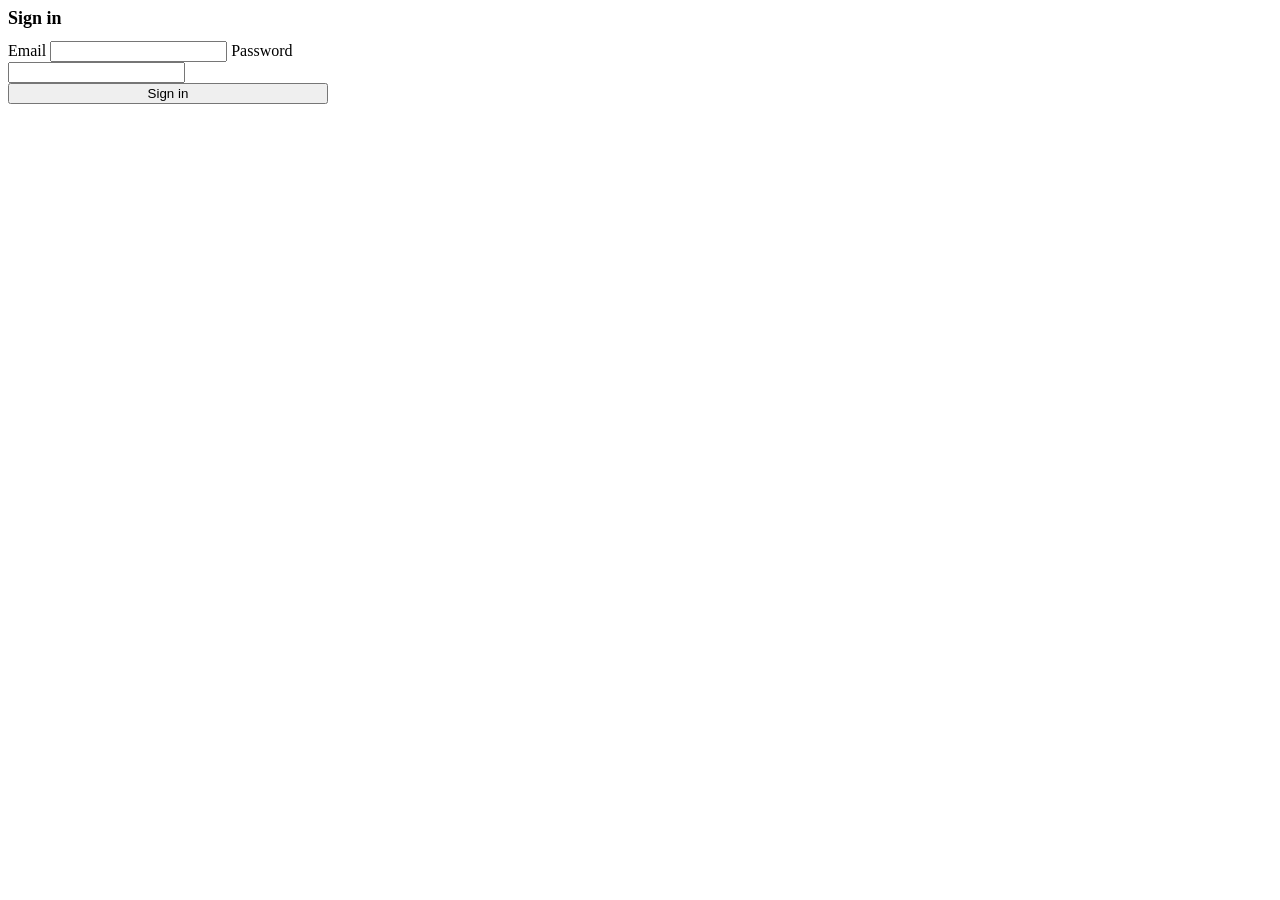
==== index.html @ 4cae1169 "Rename cms-admin/index.html to index.html" ====
<!DOCTYPE html>
<html lang="en">
<head>
<meta charset="UTF-8">
<meta name="viewport" content="width=device-width, initial-scale=1.0">
<title>Login — SRCS CMS</title>
<link rel="stylesheet" href="/assets/css/admin.css">
</head>
<body>
  <div class="center-screen">
    <form class="card" id="login-form" style="width: 320px;">
      <h1 style="margin-top:0;font-size:18px;">Sign in</h1>
      <label class="field-label">Email</label>
      <input type="email" id="email" required autocomplete="username">
      <label class="field-label">Password</label>
      <input type="password" id="password" required autocomplete="current-password">
      <button type="submit" style="width:100%;">Sign in</button>
      <p class="muted" id="login-error" style="color:#dc2626;"></p>
    </form>
  </div>

  <script type="module">
    import { login } from "/assets/js/auth.js";
    import { supabase } from "/assets/js/supabase-client.js";

    // If already logged in, skip straight to dashboard.
    const { data: { session } } = await supabase.auth.getSession();
    if (session) window.location.href = "/dashboard.html";

    document.getElementById("login-form").addEventListener("submit", async (e) => {
      e.preventDefault();
      const email = document.getElementById("email").value;
      const password = document.getElementById("password").value;
      const errorEl = document.getElementById("login-error");
      errorEl.textContent = "";
      try {
        await login(email, password);
        window.location.href = "/dashboard.html";
      } catch (err) {
        errorEl.textContent = err.message;
      }
    });
  </script>
</body>
</html>
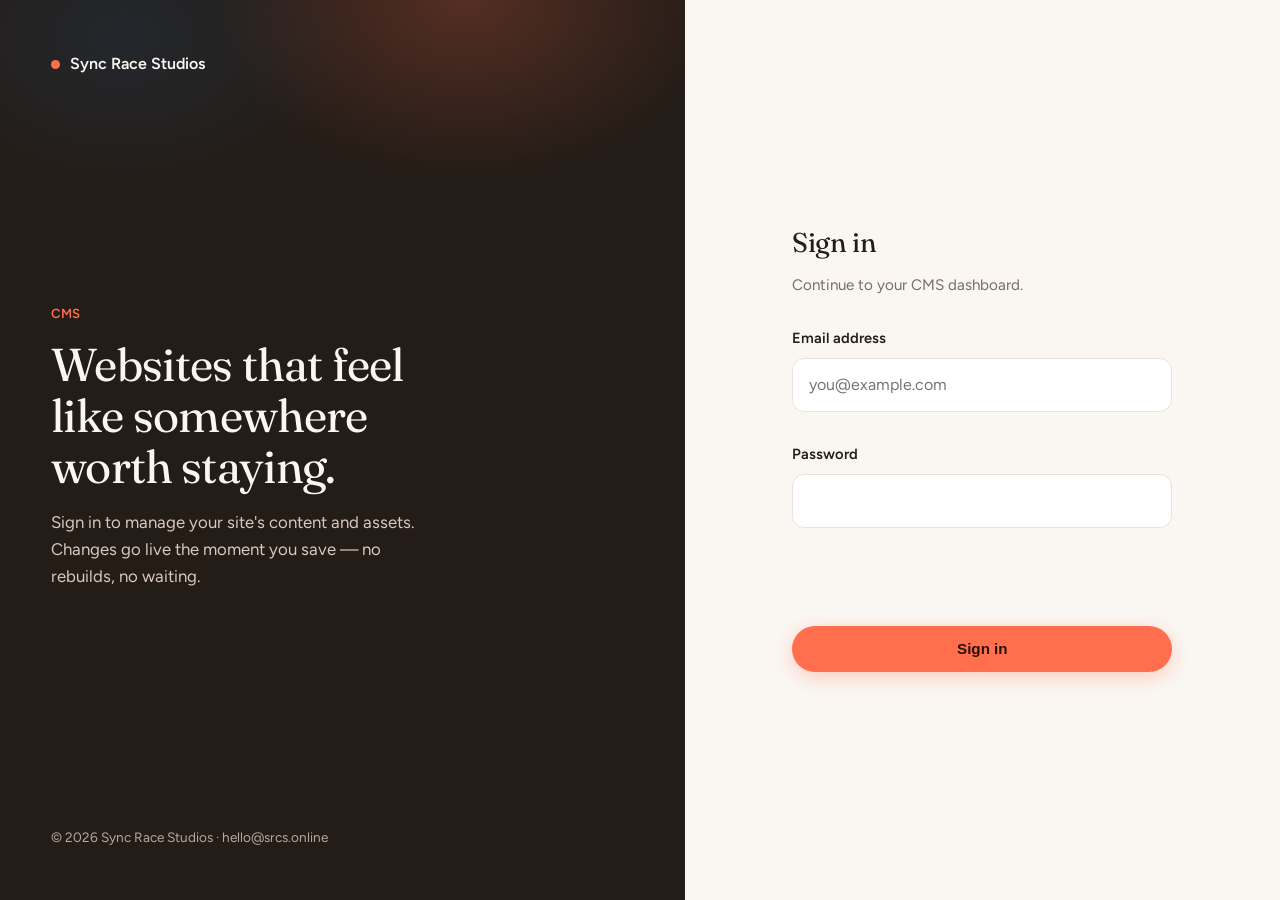
==== commit 29d2e848: "Add files via upload" ====
--- a/index.html
+++ b/index.html
@@ -3,20 +3,51 @@
 <head>
 <meta charset="UTF-8">
 <meta name="viewport" content="width=device-width, initial-scale=1.0">
-<title>Login — SRCS CMS</title>
+<title>Sign in — SRCS CMS</title>
+<link rel="preconnect" href="https://fonts.googleapis.com">
+<link rel="preconnect" href="https://fonts.gstatic.com" crossorigin>
+<link href="https://fonts.googleapis.com/css2?family=Figtree:wght@400;500;600;700&family=Fraunces:wght@400;500&display=swap" rel="stylesheet">
+<link rel="stylesheet" href="/assets/css/brand.css">
 <link rel="stylesheet" href="/assets/css/admin.css">
+<link rel="stylesheet" href="/assets/css/login.css">
 </head>
 <body>
-  <div class="center-screen">
-    <form class="card" id="login-form" style="width: 320px;">
-      <h1 style="margin-top:0;font-size:18px;">Sign in</h1>
-      <label class="field-label">Email</label>
-      <input type="email" id="email" required autocomplete="username">
-      <label class="field-label">Password</label>
-      <input type="password" id="password" required autocomplete="current-password">
-      <button type="submit" style="width:100%;">Sign in</button>
-      <p class="muted" id="login-error" style="color:#dc2626;"></p>
-    </form>
+  <div class="login-shell">
+    <aside class="login-brand-panel">
+      <a href="https://www.srcs.online" class="login-mark" target="_blank" rel="noopener">
+        <span class="dot"></span> Sync Race Studios
+      </a>
+
+      <div class="login-brand-copy">
+        <span class="kicker">CMS</span>
+        <h1>Websites that feel like somewhere worth staying.</h1>
+        <p>Sign in to manage your site's content and assets. Changes go live the moment you save — no rebuilds, no waiting.</p>
+      </div>
+
+      <div class="login-brand-foot">
+        &copy; 2026 Sync Race Studios &middot; hello@srcs.online
+      </div>
+    </aside>
+
+    <main class="login-form-panel">
+      <div class="login-card">
+        <h2 class="login-title">Sign in</h2>
+        <p class="login-sub">Continue to your CMS dashboard.</p>
+
+        <form id="login-form">
+          <div class="field">
+            <label for="email">Email address</label>
+            <input type="email" id="email" placeholder="you@example.com" required autocomplete="username">
+          </div>
+          <div class="field">
+            <label for="password">Password</label>
+            <input type="password" id="password" required autocomplete="current-password">
+          </div>
+          <p class="login-error" id="login-error"></p>
+          <button type="submit" class="btn btn-lamp">Sign in</button>
+        </form>
+      </div>
+    </main>
   </div>
 
   <script type="module">
--- a/assets/css/brand.css
+++ b/assets/css/brand.css
@@ -0,0 +1,93 @@
+/* ============================================================
+   SYNC RACE STUDIOS — shared stylesheet
+   Pulled from srcs.online. This file is the source of truth for
+   brand tokens (colors, type, shadows) — admin.css builds on top
+   of these variables rather than redefining its own palette.
+   ============================================================ */
+
+:root{
+  --paper:    #FAF7F3;   /* the wall */
+  --surface:  #FFFFFF;   /* anything that floats */
+  --sunk:     #F2EDE6;   /* insets, code wells */
+  --ink:      #241C17;   /* headings, body */
+  --dust:     #7A6C63;   /* secondary text */
+  --hair:     #EAE2D9;   /* 1px rules */
+
+  --lamp:     #FF6F4E;   /* brand coral — fills and graphics only */
+  --lamp-ink: #C4451F;   /* darkened coral — safe for text on white */
+  --lamp-soft:#FFF1EC;   /* coral at a whisper */
+  --blue:     #1D6AAE;   /* brand blue */
+  --blue-soft:#EDF4FA;
+
+  --lift-1: 0 1px 2px rgba(70,45,30,.05), 0 3px 10px rgba(70,45,30,.05);
+  --lift-2: 0 2px 5px rgba(70,45,30,.06), 0 10px 28px rgba(70,45,30,.08);
+  --lift-3: 0 6px 14px rgba(70,45,30,.07), 0 24px 56px rgba(70,45,30,.11);
+  --lift-4: 0 10px 24px rgba(70,45,30,.08), 0 44px 90px rgba(70,45,30,.14);
+
+  --ease: cubic-bezier(.22,.61,.36,1);
+  --gut:  clamp(1.25rem,4vw,3rem);
+  --max:  1440px;
+}
+
+:root.dark{
+  --paper:    #191310;
+  --surface:  #221A16;
+  --sunk:     #2C221B;
+  --ink:      #F6EEE7;
+  --dust:     #A9998E;
+  --hair:     #34281F;
+
+  --lamp:     #FF7E5E;
+  --lamp-ink: #FF9878;
+  --lamp-soft:#2E1E18;
+  --blue:     #6FB0E8;
+  --blue-soft:#1B2632;
+
+  --lift-1: 0 1px 2px rgba(0,0,0,.3), 0 3px 10px rgba(0,0,0,.22);
+  --lift-2: 0 2px 6px rgba(0,0,0,.3), 0 12px 30px rgba(0,0,0,.3);
+  --lift-3: 0 6px 16px rgba(0,0,0,.32), 0 26px 60px rgba(0,0,0,.36);
+  --lift-4: 0 10px 26px rgba(0,0,0,.34), 0 46px 92px rgba(0,0,0,.44);
+}
+
+*,*::before,*::after{ box-sizing:border-box; }
+html{ scroll-behavior:smooth; -webkit-text-size-adjust:100%; }
+body{
+  margin:0; min-height:100vh; background:var(--paper); color:var(--ink);
+  font-family:'Figtree',system-ui,-apple-system,sans-serif;
+  font-size:1.0625rem; line-height:1.65; -webkit-font-smoothing:antialiased;
+}
+img{ display:block; max-width:100%; }
+a{ color:inherit; }
+:focus-visible{ outline:2px solid var(--lamp-ink); outline-offset:3px; border-radius:3px; }
+
+h1,h2,h3{ font-family:'Fraunces',Georgia,serif; font-weight:400; letter-spacing:-.015em; margin:0; line-height:1.1; }
+.warm{ color:var(--lamp-ink); }
+.kicker{ display:inline-block; font-size:.82rem; font-weight:600; letter-spacing:.04em; color:var(--lamp-ink); margin-bottom:1rem; }
+.muted{ color:var(--dust); }
+
+.btn{
+  display:inline-flex; align-items:center; justify-content:center; gap:.5rem; text-decoration:none;
+  padding:.85rem 1.6rem; border-radius:999px; font-weight:600; font-size:.95rem;
+  border:1px solid transparent; cursor:pointer;
+  transition:transform .3s var(--ease), box-shadow .3s var(--ease), background .3s var(--ease);
+}
+.btn-lamp{ background:var(--lamp); color:#2A1006; box-shadow:0 5px 20px rgba(255,111,78,.32); }
+.btn-lamp:hover{ transform:translateY(-2px); box-shadow:0 10px 30px rgba(255,111,78,.42); }
+.btn-quiet{ background:var(--surface); color:var(--ink); border-color:var(--hair); box-shadow:var(--lift-1); }
+.btn-quiet:hover{ transform:translateY(-2px); box-shadow:var(--lift-2); }
+
+.field{ display:grid; gap:.45rem; }
+.field label{ font-weight:600; font-size:.92rem; }
+.field input,
+.field select,
+.field textarea{
+  font:inherit; font-size:1rem; color:var(--ink);
+  background:var(--surface); border:1px solid var(--hair); border-radius:12px;
+  padding:.8rem 1rem; width:100%;
+  transition:border-color .25s var(--ease), box-shadow .25s var(--ease);
+}
+.field input:hover{ border-color:var(--dust); }
+.field input:focus{
+  outline:none; border-color:var(--lamp);
+  box-shadow:0 0 0 4px var(--lamp-soft);
+}
--- a/assets/css/admin.css
+++ b/assets/css/admin.css
@@ -0,0 +1,112 @@
+/* ============================================================
+   Admin app chrome — sidebar, cards, tables, toasts.
+   Built on top of brand.css tokens (--paper, --ink, --lamp, etc).
+   Load order: brand.css, then admin.css.
+   ============================================================ */
+
+body{ background: var(--paper); color: var(--ink); }
+
+.app-shell { display: flex; min-height: 100vh; }
+
+.sidebar {
+  width: 232px;
+  background: var(--surface);
+  border-right: 1px solid var(--hair);
+  padding: 28px 18px;
+}
+
+.sidebar h1 {
+  font-size: 1.05rem;
+  margin: 0 0 28px;
+  padding-left: 4px;
+}
+
+.sidebar nav a {
+  display: block;
+  padding: 9px 12px;
+  border-radius: 10px;
+  color: var(--dust);
+  text-decoration: none;
+  font-size: .92rem;
+  margin-bottom: 4px;
+  transition: color .2s ease, background .2s ease;
+}
+
+.sidebar nav a:hover { color: var(--ink); background: var(--sunk); }
+.sidebar nav a.active { color: var(--lamp-ink); background: var(--lamp-soft); font-weight: 600; }
+
+.main { flex: 1; padding: 36px; max-width: 980px; }
+.main h2 { font-size: 1.6rem; margin-bottom: 20px; }
+
+.card {
+  background: var(--surface);
+  border: 1px solid var(--hair);
+  border-radius: 16px;
+  padding: 22px;
+  margin-bottom: 16px;
+  box-shadow: var(--lift-1);
+}
+
+.center-screen {
+  min-height: 100vh;
+  display: flex;
+  align-items: center;
+  justify-content: center;
+}
+
+input, textarea, select {
+  width: 100%;
+  padding: 10px 12px;
+  border: 1px solid var(--hair);
+  border-radius: 10px;
+  font-size: .95rem;
+  margin-bottom: 12px;
+  font-family: inherit;
+  background: var(--surface);
+  color: var(--ink);
+  transition: border-color .2s ease, box-shadow .2s ease;
+}
+input:focus, textarea:focus, select:focus {
+  outline: none;
+  border-color: var(--lamp);
+  box-shadow: 0 0 0 4px var(--lamp-soft);
+}
+
+button {
+  background: var(--lamp);
+  color: #2A1006;
+  border: none;
+  padding: 10px 18px;
+  border-radius: 999px;
+  font-weight: 600;
+  cursor: pointer;
+  font-size: .92rem;
+  box-shadow: 0 4px 16px rgba(255,111,78,.28);
+  transition: transform .2s ease, box-shadow .2s ease;
+}
+button:hover { transform: translateY(-1px); box-shadow: 0 8px 22px rgba(255,111,78,.36); }
+button.secondary { background: var(--sunk); color: var(--ink); box-shadow: none; }
+button.secondary:hover { background: var(--hair); transform: none; }
+button.danger { background: var(--lamp-ink); color: #fff; box-shadow: none; }
+
+.grid { display: grid; grid-template-columns: repeat(auto-fill, minmax(160px, 1fr)); gap: 12px; }
+
+.asset-tile { border: 1px solid var(--hair); border-radius: 14px; overflow: hidden; background: var(--surface); box-shadow: var(--lift-1); }
+.asset-tile img { width: 100%; height: 100px; object-fit: cover; display: block; }
+.asset-tile .meta { padding: 10px; font-size: .78rem; color: var(--dust); }
+
+.toast {
+  position: fixed; bottom: 20px; right: 20px;
+  background: var(--ink); color: var(--paper);
+  padding: 11px 18px; border-radius: 12px;
+  box-shadow: var(--lift-3);
+  opacity: 0; transform: translateY(8px);
+  transition: all .2s ease; pointer-events: none;
+  font-size: .9rem;
+}
+.toast.show { opacity: 1; transform: translateY(0); }
+.toast-error { background: var(--lamp-ink); }
+
+.field-label { font-size: .8rem; color: var(--dust); margin-bottom: 4px; display: block; font-weight: 600; }
+.row { display: flex; gap: 12px; align-items: center; }
+.muted { color: var(--dust); font-size: .88rem; }
--- a/assets/css/login.css
+++ b/assets/css/login.css
@@ -0,0 +1,96 @@
+/* ============================================================
+   Login screen — split layout, styled after srcs.online.
+   Left: brand/marketing panel (dark, warm). Right: sign-in card.
+   ============================================================ */
+
+.login-shell{
+  min-height:100vh;
+  display:grid;
+  grid-template-columns: 1.15fr 1fr;
+}
+
+@media (max-width: 860px){
+  .login-shell{ grid-template-columns: 1fr; }
+  .login-brand-panel{ display:none; }
+}
+
+/* ---------- left panel ---------- */
+.login-brand-panel{
+  position:relative;
+  background: var(--ink);
+  color: var(--paper);
+  padding: clamp(2rem,4vw,3.5rem);
+  display:flex;
+  flex-direction:column;
+  justify-content:space-between;
+  overflow:hidden;
+}
+.login-brand-panel::before{
+  content:'';
+  position:absolute; inset:0 0 auto 0; height:70%;
+  background:
+    radial-gradient(58% 44% at 68% 0%, rgba(255,111,78,.22), transparent 64%),
+    radial-gradient(50% 38% at 18% 6%, rgba(29,106,174,.14), transparent 68%);
+  pointer-events:none;
+}
+
+.login-mark{
+  position:relative; z-index:1;
+  display:flex; align-items:center; gap:.6rem;
+  font-weight:600; font-size:1rem; text-decoration:none; color:var(--paper);
+}
+.login-mark .dot{ width:9px; height:9px; border-radius:50%; background:var(--lamp); }
+
+.login-brand-copy{ position:relative; z-index:1; max-width:36ch; }
+.login-brand-copy .kicker{ color:var(--lamp); }
+.login-brand-copy h1{
+  color:var(--paper);
+  font-size:clamp(2rem,3.6vw,3rem);
+  margin-bottom:1rem;
+}
+.login-brand-copy p{
+  color:#D9C9BE;
+  font-size:1.05rem;
+  line-height:1.6;
+}
+
+.login-brand-foot{
+  position:relative; z-index:1;
+  color:#B7A79C;
+  font-size:.85rem;
+}
+
+/* ---------- right panel ---------- */
+.login-form-panel{
+  display:flex; align-items:center; justify-content:center;
+  padding: clamp(2rem,5vw,4rem);
+  background: var(--paper);
+}
+
+.login-card{
+  width:100%;
+  max-width:380px;
+}
+
+.login-card .login-title{
+  font-size:1.7rem;
+  margin-bottom:.4rem;
+}
+.login-card .login-sub{
+  color:var(--dust);
+  font-size:.95rem;
+  margin-bottom:1.75rem;
+}
+
+.login-card form{ display:grid; gap:1.15rem; }
+
+.login-card button[type="submit"]{
+  width:100%;
+  margin-top:.25rem;
+}
+
+.login-error{
+  color:var(--lamp-ink);
+  font-size:.88rem;
+  min-height:1.2em;
+}
